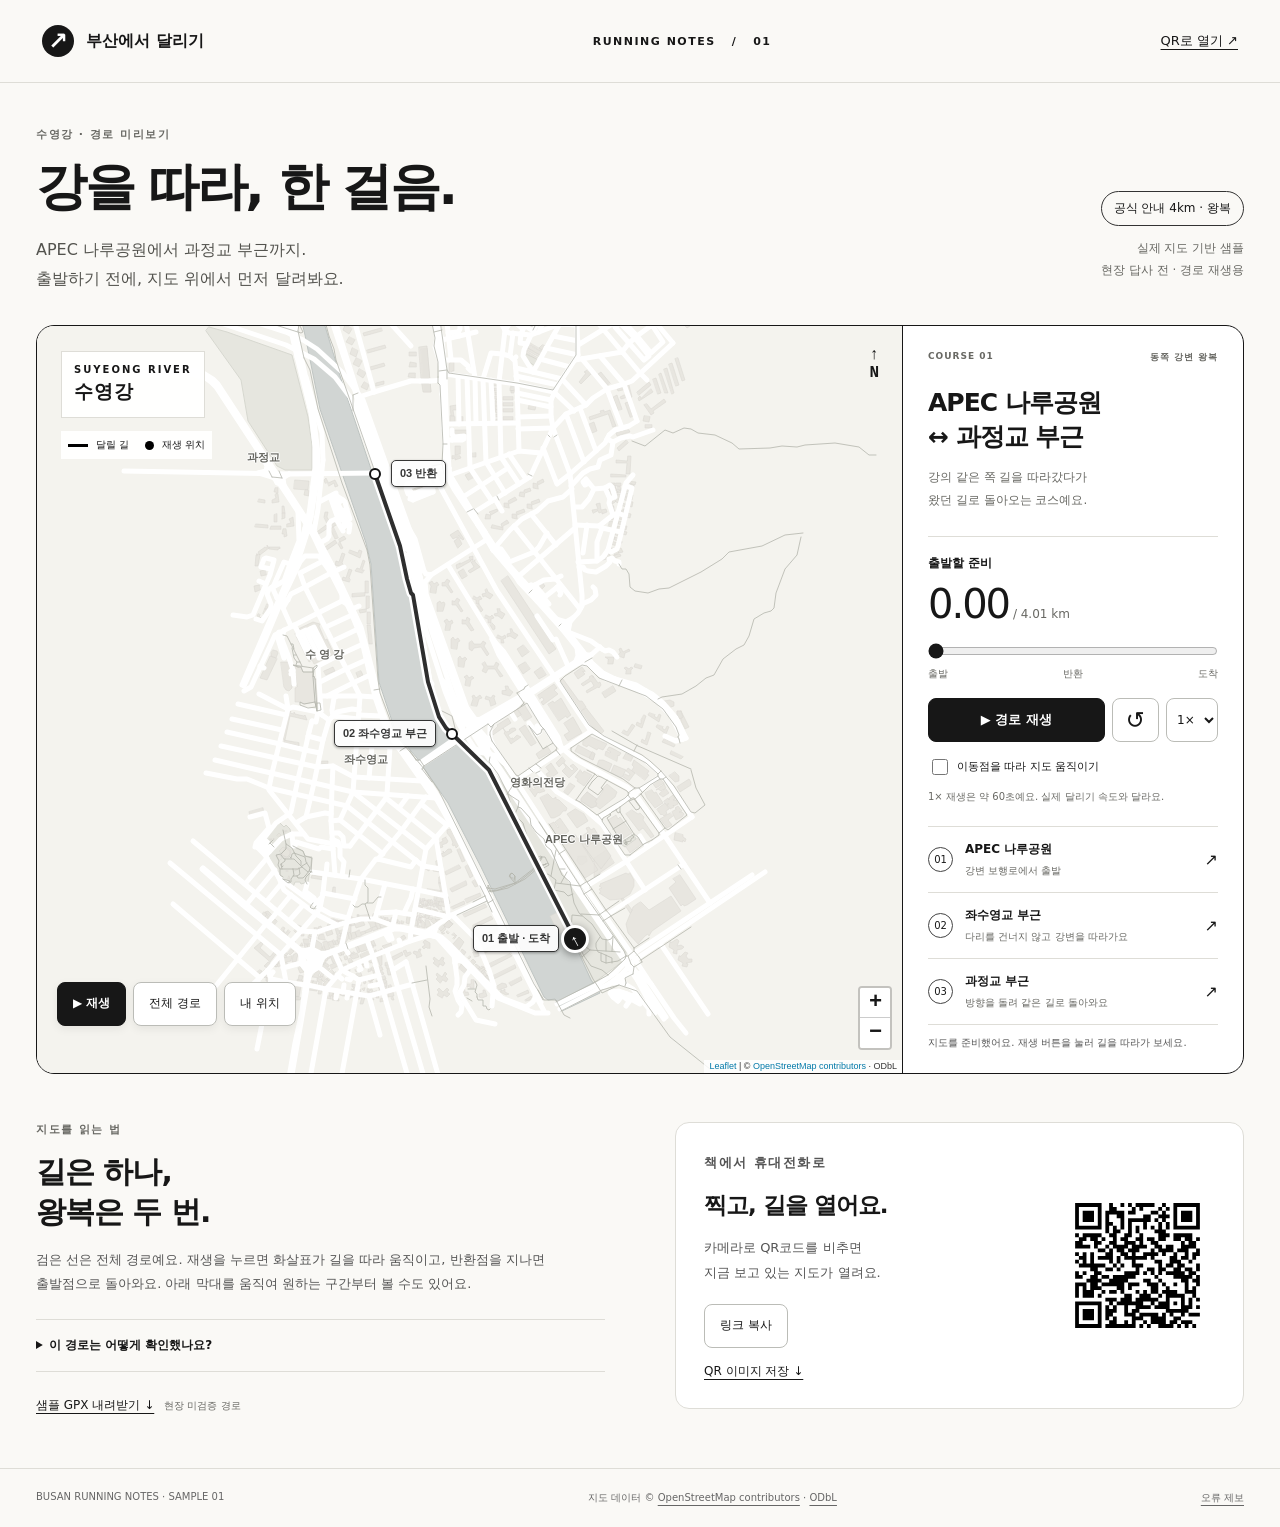
==== index.html @ c6bcf239 "Publish Suyeong River running route sample" ====
<!doctype html>
<html lang="ko"><head><meta charset="utf-8"><meta name="viewport" content="width=device-width,initial-scale=1"><meta name="theme-color" content="#faf9f6"><meta name="description" content="수영강 APEC 나루공원에서 과정교 부근까지. 실제 지도 위에서 미리 따라가 보는 부산 러닝 코스 샘플."><title>강을 따라, 한 걸음 · 부산 러닝 지도</title><link rel="stylesheet" href="vendor/leaflet.css"><link rel="stylesheet" href="style.css"><script defer src="vendor/leaflet.js"></script><script defer src="app.js"></script></head>
<body>
<header><a class="brand" href="./"><span class="brand-icon">↗</span> 부산에서 달리기</a><span class="edition">RUNNING NOTES &nbsp; / &nbsp; 01</span><a class="qr-link" href="#share">QR로 열기 ↗</a></header>
<main>
<section class="intro"><div><p class="eyebrow">수영강 · 경로 미리보기</p><h1>강을 따라,<br class="mobile-only"> 한 걸음.</h1><p class="lead">APEC 나루공원에서 과정교 부근까지.<br>출발하기 전에, 지도 위에서 먼저 달려봐요.</p></div><div class="intro-note"><span class="pill">공식 안내 4km · 왕복</span><p>실제 지도 기반 샘플<br>현장 답사 전 · 경로 재생용</p></div></section>
<div class="experience">
<section class="map-shell" aria-label="수영강 러닝 경로 지도"><div id="map"></div><div class="map-title">SUYEONG RIVER <span>수영강</span></div><span class="north" aria-hidden="true">↑<br>N</span><div class="map-tools"><button id="map-play" class="primary" disabled>▶ 재생</button><button id="fit" title="전체 경로 보기">전체 경로</button><button id="locate">내 위치</button></div><div class="map-legend"><span class="line"></span> 달릴 길 <span class="dot"></span> 재생 위치</div></section>
<aside class="journey"><div class="chapter"><span>COURSE 01</span><span>동쪽 강변 왕복</span></div><h2>APEC 나루공원 <br>↔ 과정교 부근</h2><p class="journey-desc">강의 같은 쪽 길을 따라갔다가 <br>왔던 길로 돌아오는 코스예요.</p>
<div class="progress-card"><div class="phase" id="phase">출발할 준비</div><div class="distance"><strong id="distance">0.00</strong><span> / <span id="total">4.01</span> km</span></div><label class="sr-only" for="progress">경로 재생 위치</label><input id="progress" type="range" min="0" max="1000" value="0"><div class="range-labels"><span>출발</span><span>반환</span><span>도착</span></div><div class="play-row"><button id="play" class="primary" disabled>지도 불러오는 중</button><button id="reset" aria-label="처음으로">↺</button><label class="speed-label"><span class="sr-only">재생 속도</span><select id="speed"><option value="1">1×</option><option value="2">2×</option><option value="4">4×</option></select></label></div><label class="follow"><input type="checkbox" id="follow"> 이동점을 따라 지도 움직이기</label><p class="small">1× 재생은 약 60초예요. 실제 달리기 속도와 달라요.</p></div>
<ol class="stops"><li><button data-stop="start"><span class="stop-number">01</span><span><b>APEC 나루공원</b><small>강변 보행로에서 출발</small></span><span>↗</span></button></li><li><button data-stop="bridge"><span class="stop-number">02</span><span><b>좌수영교 부근</b><small>다리를 건너지 않고 강변을 따라가요</small></span><span>↗</span></button></li><li><button data-stop="turn"><span class="stop-number">03</span><span><b>과정교 부근</b><small>방향을 돌려 같은 길로 돌아와요</small></span><span>↗</span></button></li></ol>
<p id="status" class="status" role="status" aria-live="polite">지도와 경로를 불러오고 있어요.</p></aside></div>
<section class="below"><div class="reading"><p class="eyebrow">지도를 읽는 법</p><h2>길은 하나,<br>왕복은 두 번.</h2><p>검은 선은 전체 경로예요. 재생을 누르면 화살표가 길을 따라 움직이고, 반환점을 지나면 출발점으로 돌아와요. 아래 막대를 움직여 원하는 구간부터 볼 수도 있어요.</p><details><summary>이 경로는 어떻게 확인했나요?</summary><p>달려라부산 A코스의 경유 순서를 참고하고, OpenStreetMap에 등록된 보행로와 보행 허용 구간의 좌표를 연결했어요. 공원 안 보행 금지로 표시된 자전거길은 사용하지 않았어요.</p><p>샘플의 출발점은 공원 강변 보행로예요. 공식 야외무대 집결점과 정확히 같지는 않아요. 공식 안내는 4km이며, 이 샘플의 좌표 계산 거리는 <span id="computed">약 4.01km</span>예요.</p><p>실측 GPS 기록이나 현장 답사로 검증한 경로는 아니에요. 현재 통행 여부와 세부 진입로는 현장 안내를 확인하세요. 자동 길찾기·음성 안내·경로 이탈 알림은 제공하지 않아요.</p><p>자료 확인: 2026.10.18<br><a href="https://runbusancrew.com/course.html" target="_blank" rel="noopener">달려라부산 공식 코스 ↗</a> · <a href="https://www.openstreetmap.org/way/667277398" target="_blank" rel="noopener">보행로 지도 원본 ↗</a></p></details><a class="download" href="suyeong-sample.gpx" download>샘플 GPX 내려받기 ↓</a><span class="small">현장 미검증 경로</span></div><div class="share" id="share"><div><p class="eyebrow">책에서 휴대전화로</p><h2>찍고, 길을 열어요.</h2><p>카메라로 QR코드를 비추면<br>지금 보고 있는 지도가 열려요.</p><button id="copy">링크 복사</button><a class="download" href="qr-code.png" download>QR 이미지 저장 ↓</a></div><a href="https://codingspecialist.github.io/busan-running-map/" aria-label="부산 러닝 지도 열기"><img src="qr-code.svg" width="180" height="180" alt="부산 러닝 지도 QR코드"></a></div></section>
</main><footer><span>BUSAN RUNNING NOTES · SAMPLE 01</span><span>지도 데이터 © <a href="https://www.openstreetmap.org/copyright">OpenStreetMap contributors</a> · <a href="https://opendatacommons.org/licenses/odbl/1-0/">ODbL</a></span><a href="https://github.com/codingspecialist/busan-running-map/issues">오류 제보</a></footer>
<noscript><p>경로 재생에는 JavaScript가 필요해요. 브라우저에서 JavaScript를 허용해 주세요.</p></noscript>
</body></html>
---- vendor/leaflet.css ----
/* required styles */

.leaflet-pane,
.leaflet-tile,
.leaflet-marker-icon,
.leaflet-marker-shadow,
.leaflet-tile-container,
.leaflet-pane > svg,
.leaflet-pane > canvas,
.leaflet-zoom-box,
.leaflet-image-layer,
.leaflet-layer {
	position: absolute;
	left: 0;
	top: 0;
	}
.leaflet-container {
	overflow: hidden;
	}
.leaflet-tile,
.leaflet-marker-icon,
.leaflet-marker-shadow {
	-webkit-user-select: none;
	   -moz-user-select: none;
	        user-select: none;
	  -webkit-user-drag: none;
	}
/* Prevents IE11 from highlighting tiles in blue */
.leaflet-tile::selection {
	background: transparent;
}
/* Safari renders non-retina tile on retina better with this, but Chrome is worse */
.leaflet-safari .leaflet-tile {
	image-rendering: -webkit-optimize-contrast;
	}
/* hack that prevents hw layers "stretching" when loading new tiles */
.leaflet-safari .leaflet-tile-container {
	width: 1600px;
	height: 1600px;
	-webkit-transform-origin: 0 0;
	}
.leaflet-marker-icon,
.leaflet-marker-shadow {
	display: block;
	}
/* .leaflet-container svg: reset svg max-width decleration shipped in Joomla! (joomla.org) 3.x */
/* .leaflet-container img: map is broken in FF if you have max-width: 100% on tiles */
.leaflet-container .leaflet-overlay-pane svg {
	max-width: none !important;
	max-height: none !important;
	}
.leaflet-container .leaflet-marker-pane img,
.leaflet-container .leaflet-shadow-pane img,
.leaflet-container .leaflet-tile-pane img,
.leaflet-container img.leaflet-image-layer,
.leaflet-container .leaflet-tile {
	max-width: none !important;
	max-height: none !important;
	width: auto;
	padding: 0;
	}

.leaflet-container img.leaflet-tile {
	/* See: https://bugs.chromium.org/p/chromium/issues/detail?id=600120 */
	mix-blend-mode: plus-lighter;
}

.leaflet-container.leaflet-touch-zoom {
	-ms-touch-action: pan-x pan-y;
	touch-action: pan-x pan-y;
	}
.leaflet-container.leaflet-touch-drag {
	-ms-touch-action: pinch-zoom;
	/* Fallback for FF which doesn't support pinch-zoom */
	touch-action: none;
	touch-action: pinch-zoom;
}
.leaflet-container.leaflet-touch-drag.leaflet-touch-zoom {
	-ms-touch-action: none;
	touch-action: none;
}
.leaflet-container {
	-webkit-tap-highlight-color: transparent;
}
.leaflet-container a {
	-webkit-tap-highlight-color: rgba(51, 181, 229, 0.4);
}
.leaflet-tile {
	filter: inherit;
	visibility: hidden;
	}
.leaflet-tile-loaded {
	visibility: inherit;
	}
.leaflet-zoom-box {
	width: 0;
	height: 0;
	-moz-box-sizing: border-box;
	     box-sizing: border-box;
	z-index: 800;
	}
/* workaround for https://bugzilla.mozilla.org/show_bug.cgi?id=888319 */
.leaflet-overlay-pane svg {
	-moz-user-select: none;
	}

.leaflet-pane         { z-index: 400; }

.leaflet-tile-pane    { z-index: 200; }
.leaflet-overlay-pane { z-index: 400; }
.leaflet-shadow-pane  { z-index: 500; }
.leaflet-marker-pane  { z-index: 600; }
.leaflet-tooltip-pane   { z-index: 650; }
.leaflet-popup-pane   { z-index: 700; }

.leaflet-map-pane canvas { z-index: 100; }
.leaflet-map-pane svg    { z-index: 200; }

.leaflet-vml-shape {
	width: 1px;
	height: 1px;
	}
.lvml {
	behavior: url(#default#VML);
	display: inline-block;
	position: absolute;
	}


/* control positioning */

.leaflet-control {
	position: relative;
	z-index: 800;
	pointer-events: visiblePainted; /* IE 9-10 doesn't have auto */
	pointer-events: auto;
	}
.leaflet-top,
.leaflet-bottom {
	position: absolute;
	z-index: 1000;
	pointer-events: none;
	}
.leaflet-top {
	top: 0;
	}
.leaflet-right {
	right: 0;
	}
.leaflet-bottom {
	bottom: 0;
	}
.leaflet-left {
	left: 0;
	}
.leaflet-control {
	float: left;
	clear: both;
	}
.leaflet-right .leaflet-control {
	float: right;
	}
.leaflet-top .leaflet-control {
	margin-top: 10px;
	}
.leaflet-bottom .leaflet-control {
	margin-bottom: 10px;
	}
.leaflet-left .leaflet-control {
	margin-left: 10px;
	}
.leaflet-right .leaflet-control {
	margin-right: 10px;
	}


/* zoom and fade animations */

.leaflet-fade-anim .leaflet-popup {
	opacity: 0;
	-webkit-transition: opacity 0.2s linear;
	   -moz-transition: opacity 0.2s linear;
	        transition: opacity 0.2s linear;
	}
.leaflet-fade-anim .leaflet-map-pane .leaflet-popup {
	opacity: 1;
	}
.leaflet-zoom-animated {
	-webkit-transform-origin: 0 0;
	    -ms-transform-origin: 0 0;
	        transform-origin: 0 0;
	}
svg.leaflet-zoom-animated {
	will-change: transform;
}

.leaflet-zoom-anim .leaflet-zoom-animated {
	-webkit-transition: -webkit-transform 0.25s cubic-bezier(0,0,0.25,1);
	   -moz-transition:    -moz-transform 0.25s cubic-bezier(0,0,0.25,1);
	        transition:         transform 0.25s cubic-bezier(0,0,0.25,1);
	}
.leaflet-zoom-anim .leaflet-tile,
.leaflet-pan-anim .leaflet-tile {
	-webkit-transition: none;
	   -moz-transition: none;
	        transition: none;
	}

.leaflet-zoom-anim .leaflet-zoom-hide {
	visibility: hidden;
	}


/* cursors */

.leaflet-interactive {
	cursor: pointer;
	}
.leaflet-grab {
	cursor: -webkit-grab;
	cursor:    -moz-grab;
	cursor:         grab;
	}
.leaflet-crosshair,
.leaflet-crosshair .leaflet-interactive {
	cursor: crosshair;
	}
.leaflet-popup-pane,
.leaflet-control {
	cursor: auto;
	}
.leaflet-dragging .leaflet-grab,
.leaflet-dragging .leaflet-grab .leaflet-interactive,
.leaflet-dragging .leaflet-marker-draggable {
	cursor: move;
	cursor: -webkit-grabbing;
	cursor:    -moz-grabbing;
	cursor:         grabbing;
	}

/* marker & overlays interactivity */
.leaflet-marker-icon,
.leaflet-marker-shadow,
.leaflet-image-layer,
.leaflet-pane > svg path,
.leaflet-tile-container {
	pointer-events: none;
	}

.leaflet-marker-icon.leaflet-interactive,
.leaflet-image-layer.leaflet-interactive,
.leaflet-pane > svg path.leaflet-interactive,
svg.leaflet-image-layer.leaflet-interactive path {
	pointer-events: visiblePainted; /* IE 9-10 doesn't have auto */
	pointer-events: auto;
	}

/* visual tweaks */

.leaflet-container {
	background: #ddd;
	outline-offset: 1px;
	}
.leaflet-container a {
	color: #0078A8;
	}
.leaflet-zoom-box {
	border: 2px dotted #38f;
	background: rgba(255,255,255,0.5);
	}


/* general typography */
.leaflet-container {
	font-family: "Helvetica Neue", Arial, Helvetica, sans-serif;
	font-size: 12px;
	font-size: 0.75rem;
	line-height: 1.5;
	}


/* general toolbar styles */

.leaflet-bar {
	box-shadow: 0 1px 5px rgba(0,0,0,0.65);
	border-radius: 4px;
	}
.leaflet-bar a {
	background-color: #fff;
	border-bottom: 1px solid #ccc;
	width: 26px;
	height: 26px;
	line-height: 26px;
	display: block;
	text-align: center;
	text-decoration: none;
	color: black;
	}
.leaflet-bar a,
.leaflet-control-layers-toggle {
	background-position: 50% 50%;
	background-repeat: no-repeat;
	display: block;
	}
.leaflet-bar a:hover,
.leaflet-bar a:focus {
	background-color: #f4f4f4;
	}
.leaflet-bar a:first-child {
	border-top-left-radius: 4px;
	border-top-right-radius: 4px;
	}
.leaflet-bar a:last-child {
	border-bottom-left-radius: 4px;
	border-bottom-right-radius: 4px;
	border-bottom: none;
	}
.leaflet-bar a.leaflet-disabled {
	cursor: default;
	background-color: #f4f4f4;
	color: #bbb;
	}

.leaflet-touch .leaflet-bar a {
	width: 30px;
	height: 30px;
	line-height: 30px;
	}
.leaflet-touch .leaflet-bar a:first-child {
	border-top-left-radius: 2px;
	border-top-right-radius: 2px;
	}
.leaflet-touch .leaflet-bar a:last-child {
	border-bottom-left-radius: 2px;
	border-bottom-right-radius: 2px;
	}

/* zoom control */

.leaflet-control-zoom-in,
.leaflet-control-zoom-out {
	font: bold 18px 'Lucida Console', Monaco, monospace;
	text-indent: 1px;
	}

.leaflet-touch .leaflet-control-zoom-in, .leaflet-touch .leaflet-control-zoom-out  {
	font-size: 22px;
	}


/* layers control */

.leaflet-control-layers {
	box-shadow: 0 1px 5px rgba(0,0,0,0.4);
	background: #fff;
	border-radius: 5px;
	}
.leaflet-control-layers-toggle {
	background-image: url(images/layers.png);
	width: 36px;
	height: 36px;
	}
.leaflet-retina .leaflet-control-layers-toggle {
	background-image: url(images/layers-2x.png);
	background-size: 26px 26px;
	}
.leaflet-touch .leaflet-control-layers-toggle {
	width: 44px;
	height: 44px;
	}
.leaflet-control-layers .leaflet-control-layers-list,
.leaflet-control-layers-expanded .leaflet-control-layers-toggle {
	display: none;
	}
.leaflet-control-layers-expanded .leaflet-control-layers-list {
	display: block;
	position: relative;
	}
.leaflet-control-layers-expanded {
	padding: 6px 10px 6px 6px;
	color: #333;
	background: #fff;
	}
.leaflet-control-layers-scrollbar {
	overflow-y: scroll;
	overflow-x: hidden;
	padding-right: 5px;
	}
.leaflet-control-layers-selector {
	margin-top: 2px;
	position: relative;
	top: 1px;
	}
.leaflet-control-layers label {
	display: block;
	font-size: 13px;
	font-size: 1.08333em;
	}
.leaflet-control-layers-separator {
	height: 0;
	border-top: 1px solid #ddd;
	margin: 5px -10px 5px -6px;
	}

/* Default icon URLs */
.leaflet-default-icon-path { /* used only in path-guessing heuristic, see L.Icon.Default */
	background-image: url(images/marker-icon.png);
	}


/* attribution and scale controls */

.leaflet-container .leaflet-control-attribution {
	background: #fff;
	background: rgba(255, 255, 255, 0.8);
	margin: 0;
	}
.leaflet-control-attribution,
.leaflet-control-scale-line {
	padding: 0 5px;
	color: #333;
	line-height: 1.4;
	}
.leaflet-control-attribution a {
	text-decoration: none;
	}
.leaflet-control-attribution a:hover,
.leaflet-control-attribution a:focus {
	text-decoration: underline;
	}
.leaflet-attribution-flag {
	display: inline !important;
	vertical-align: baseline !important;
	width: 1em;
	height: 0.6669em;
	}
.leaflet-left .leaflet-control-scale {
	margin-left: 5px;
	}
.leaflet-bottom .leaflet-control-scale {
	margin-bottom: 5px;
	}
.leaflet-control-scale-line {
	border: 2px solid #777;
	border-top: none;
	line-height: 1.1;
	padding: 2px 5px 1px;
	white-space: nowrap;
	-moz-box-sizing: border-box;
	     box-sizing: border-box;
	background: rgba(255, 255, 255, 0.8);
	text-shadow: 1px 1px #fff;
	}
.leaflet-control-scale-line:not(:first-child) {
	border-top: 2px solid #777;
	border-bottom: none;
	margin-top: -2px;
	}
.leaflet-control-scale-line:not(:first-child):not(:last-child) {
	border-bottom: 2px solid #777;
	}

.leaflet-touch .leaflet-control-attribution,
.leaflet-touch .leaflet-control-layers,
.leaflet-touch .leaflet-bar {
	box-shadow: none;
	}
.leaflet-touch .leaflet-control-layers,
.leaflet-touch .leaflet-bar {
	border: 2px solid rgba(0,0,0,0.2);
	background-clip: padding-box;
	}


/* popup */

.leaflet-popup {
	position: absolute;
	text-align: center;
	margin-bottom: 20px;
	}
.leaflet-popup-content-wrapper {
	padding: 1px;
	text-align: left;
	border-radius: 12px;
	}
.leaflet-popup-content {
	margin: 13px 24px 13px 20px;
	line-height: 1.3;
	font-size: 13px;
	font-size: 1.08333em;
	min-height: 1px;
	}
.leaflet-popup-content p {
	margin: 17px 0;
	margin: 1.3em 0;
	}
.leaflet-popup-tip-container {
	width: 40px;
	height: 20px;
	position: absolute;
	left: 50%;
	margin-top: -1px;
	margin-left: -20px;
	overflow: hidden;
	pointer-events: none;
	}
.leaflet-popup-tip {
	width: 17px;
	height: 17px;
	padding: 1px;

	margin: -10px auto 0;
	pointer-events: auto;

	-webkit-transform: rotate(45deg);
	   -moz-transform: rotate(45deg);
	    -ms-transform: rotate(45deg);
	        transform: rotate(45deg);
	}
.leaflet-popup-content-wrapper,
.leaflet-popup-tip {
	background: white;
	color: #333;
	box-shadow: 0 3px 14px rgba(0,0,0,0.4);
	}
.leaflet-container a.leaflet-popup-close-button {
	position: absolute;
	top: 0;
	right: 0;
	border: none;
	text-align: center;
	width: 24px;
	height: 24px;
	font: 16px/24px Tahoma, Verdana, sans-serif;
	color: #757575;
	text-decoration: none;
	background: transparent;
	}
.leaflet-container a.leaflet-popup-close-button:hover,
.leaflet-container a.leaflet-popup-close-button:focus {
	color: #585858;
	}
.leaflet-popup-scrolled {
	overflow: auto;
	}

.leaflet-oldie .leaflet-popup-content-wrapper {
	-ms-zoom: 1;
	}
.leaflet-oldie .leaflet-popup-tip {
	width: 24px;
	margin: 0 auto;

	-ms-filter: "progid:DXImageTransform.Microsoft.Matrix(M11=0.70710678, M12=0.70710678, M21=-0.70710678, M22=0.70710678)";
	filter: progid:DXImageTransform.Microsoft.Matrix(M11=0.70710678, M12=0.70710678, M21=-0.70710678, M22=0.70710678);
	}

.leaflet-oldie .leaflet-control-zoom,
.leaflet-oldie .leaflet-control-layers,
.leaflet-oldie .leaflet-popup-content-wrapper,
.leaflet-oldie .leaflet-popup-tip {
	border: 1px solid #999;
	}


/* div icon */

.leaflet-div-icon {
	background: #fff;
	border: 1px solid #666;
	}


/* Tooltip */
/* Base styles for the element that has a tooltip */
.leaflet-tooltip {
	position: absolute;
	padding: 6px;
	background-color: #fff;
	border: 1px solid #fff;
	border-radius: 3px;
	color: #222;
	white-space: nowrap;
	-webkit-user-select: none;
	-moz-user-select: none;
	-ms-user-select: none;
	user-select: none;
	pointer-events: none;
	box-shadow: 0 1px 3px rgba(0,0,0,0.4);
	}
.leaflet-tooltip.leaflet-interactive {
	cursor: pointer;
	pointer-events: auto;
	}
.leaflet-tooltip-top:before,
.leaflet-tooltip-bottom:before,
.leaflet-tooltip-left:before,
.leaflet-tooltip-right:before {
	position: absolute;
	pointer-events: none;
	border: 6px solid transparent;
	background: transparent;
	content: "";
	}

/* Directions */

.leaflet-tooltip-bottom {
	margin-top: 6px;
}
.leaflet-tooltip-top {
	margin-top: -6px;
}
.leaflet-tooltip-bottom:before,
.leaflet-tooltip-top:before {
	left: 50%;
	margin-left: -6px;
	}
.leaflet-tooltip-top:before {
	bottom: 0;
	margin-bottom: -12px;
	border-top-color: #fff;
	}
.leaflet-tooltip-bottom:before {
	top: 0;
	margin-top: -12px;
	margin-left: -6px;
	border-bottom-color: #fff;
	}
.leaflet-tooltip-left {
	margin-left: -6px;
}
.leaflet-tooltip-right {
	margin-left: 6px;
}
.leaflet-tooltip-left:before,
.leaflet-tooltip-right:before {
	top: 50%;
	margin-top: -6px;
	}
.leaflet-tooltip-left:before {
	right: 0;
	margin-right: -12px;
	border-left-color: #fff;
	}
.leaflet-tooltip-right:before {
	left: 0;
	margin-left: -12px;
	border-right-color: #fff;
	}

/* Printing */

@media print {
	/* Prevent printers from removing background-images of controls. */
	.leaflet-control {
		-webkit-print-color-adjust: exact;
		print-color-adjust: exact;
		}
	}
---- style.css ----
*{box-sizing:border-box} :root{--ink:#171717;--paper:#faf9f6;--muted:#686863;--line:#deddd7}body{margin:0;background:var(--paper);color:var(--ink);font-family:"Pretendard","Malgun Gothic",system-ui,sans-serif;word-break:keep-all}button,a,input,select{-webkit-tap-highlight-color:transparent}button,select{font:inherit;color:inherit}button{cursor:pointer;background:white;border:1px solid #bbbcb7;border-radius:8px;min-height:44px;padding:10px 15px}button:hover{background:#eeede8}button:disabled{opacity:.6;cursor:wait}button:focus-visible,a:focus-visible,input:focus-visible,summary:focus-visible{outline:3px solid #555;outline-offset:4px}a{color:inherit;text-underline-offset:4px}header{max-width:1480px;margin:auto;display:flex;align-items:center;justify-content:space-between;padding:25px 42px;border-bottom:1px solid var(--line)}.brand{display:flex;align-items:center;gap:12px;text-decoration:none;font-weight:800}.brand-icon{display:grid;place-items:center;width:32px;height:32px;background:var(--ink);color:white;border-radius:50%;font-size:24px}.edition,.eyebrow,.chapter{font-size:11px;letter-spacing:1.5px;font-weight:700}.qr-link{font-size:13px}.intro{display:flex;align-items:flex-end;justify-content:space-between;padding:44px 0 32px}.eyebrow{color:var(--muted);margin:0 0 15px}h1{font-size:clamp(36px,4vw,56px);letter-spacing:-2.5px;line-height:1.15;margin:0 0 20px;font-weight:900}h2{font-size:26px;line-height:1.35;letter-spacing:-1px;margin:15px 0}.lead{font-size:16px;line-height:1.8;margin:0;color:#53534e}.intro-note{text-align:right;font-size:12px;line-height:1.8;color:var(--muted)}.pill{display:inline-block;border:1px solid #333;border-radius:30px;padding:6px 12px;color:var(--ink)}main{max-width:1396px;margin:auto;padding:0 36px}.experience{display:grid;grid-template-columns:minmax(0,1fr) 340px;border:1.5px solid var(--ink);border-radius:18px;overflow:hidden;background:white}.map-shell{min-height:700px;position:relative;border-right:1px solid var(--ink)}#map{height:100%;width:100%;position:absolute;background:#f4f3ee;z-index:0}.map-title{position:absolute;top:25px;left:24px;font-size:10px;letter-spacing:2px;font-weight:700;z-index:500;pointer-events:none;background:#fffffff0;padding:12px;border:1px solid #deddd7}.map-title span{display:block;font-size:19px;letter-spacing:1px;margin-top:4px}.north{position:absolute;right:23px;top:20px;font:700 16px monospace;text-align:center;z-index:500}.map-tools{position:absolute;left:20px;bottom:47px;display:flex;gap:7px;z-index:500}.map-tools button{box-shadow:0 3px 10px #0001;font-size:12px}.map-legend{position:absolute;left:24px;top:105px;z-index:500;display:flex;align-items:center;gap:8px;font-size:10px;background:#fffffff0;padding:7px}.line{width:20px;height:3px;background:black}.dot{height:9px;width:9px;background:black;border-radius:50%;margin-left:8px}.journey{padding:25px 25px 18px}.chapter{display:flex;justify-content:space-between;font-size:9px;letter-spacing:1px;color:var(--muted)}.journey h2{font-size:25px;margin:22px 0 10px}.journey-desc{font-size:12px;color:var(--muted);line-height:1.9;margin-bottom:24px}.progress-card{border-top:1px solid var(--line);padding-top:18px}.phase{font-size:12px;font-weight:700}.distance{margin-top:9px;font-size:12px;color:var(--muted)}.distance strong{font-size:40px;letter-spacing:-2px;font-variant-numeric:tabular-nums;color:var(--ink);font-weight:500}input[type=range]{width:100%;accent-color:var(--ink);margin:12px 0 0;height:24px;cursor:pointer}.range-labels{display:flex;justify-content:space-between;color:var(--muted);font-size:10px}.play-row{display:flex;gap:7px;margin-top:17px}.primary{flex:1;background:var(--ink);color:white;border-color:var(--ink);font-size:13px;font-weight:700}.primary:hover{background:#393939}#reset{font-size:23px;padding:3px 13px}.speed-label select{height:44px;border:1px solid #bbbcb7;border-radius:8px;background:white;padding:0 6px;font-size:12px}.follow{display:flex;gap:6px;align-items:center;font-size:11px;margin-top:14px;cursor:pointer}.follow input{accent-color:black;width:16px;height:16px}.small{font-size:10px;color:var(--muted);line-height:1.7}.stops{padding:0;list-style:none;margin:21px 0 0;border-top:1px solid var(--line)}.stops li{border-bottom:1px solid var(--line)}.stops button{display:flex;align-items:center;width:100%;border:0;border-radius:0;padding:14px 0;text-align:left;gap:12px}.stop-number{font-size:10px;border:1px solid #444;border-radius:50%;height:25px;min-width:25px;display:grid;place-items:center}.stops b{font-size:12px;display:block}.stops small{font-size:10px;color:var(--muted);display:block;margin-top:6px}.stops button>span:last-child{margin-left:auto}.status{font-size:10px;line-height:1.6;color:#555;min-height:20px;margin-bottom:0}.below{display:grid;grid-template-columns:1fr 1fr;gap:70px;padding:48px 0 54px}.reading>p:not(.eyebrow),.share p{font-size:13px;line-height:1.9;color:#555}.reading h2{font-size:30px}.reading details{margin:22px 0;font-size:12px;line-height:1.9;border-top:1px solid var(--line);border-bottom:1px solid var(--line);padding:14px 0}.reading summary{font-weight:700;cursor:pointer}.download{font-size:12px;display:inline-block;margin-right:10px}.share{align-self:start;display:flex;align-items:center;gap:22px;justify-content:space-between;padding:28px;border:1px solid var(--line);border-radius:14px;background:white}.share h2{font-size:23px}.share img{width:155px;height:155px;max-width:100%;display:block}.share button{display:block;margin:18px 0 12px;font-size:12px}.share>a{flex-shrink:0}footer{border-top:1px solid var(--line);padding:22px 36px;display:flex;flex-wrap:wrap;gap:15px;justify-content:space-between;font-size:10px;color:#666}.sr-only{position:absolute;width:1px;height:1px;overflow:hidden;clip:rect(0,0,0,0);white-space:nowrap}.mobile-only{display:none}.leaflet-control-attribution{font-size:9px!important;background:#fffc!important}.leaflet-control-zoom a{color:#171717!important}.place-label{background:transparent;border:0;box-shadow:none;font:600 11px "Malgun Gothic",sans-serif;color:#65655f;text-shadow:0 1px white,1px 0 white,-1px 0 white,0 -1px white;white-space:nowrap}.point-label{background:white;border:1px solid #222;padding:5px 8px;border-radius:5px;font:700 11px "Malgun Gothic",sans-serif}.runner{width:28px;height:28px;border:3px solid white;background:#171717;border-radius:50%;box-shadow:0 2px 8px #0006;color:white;display:grid;place-items:center;font-size:17px}.leaflet-tooltip:before{display:none}.leaflet-interactive{cursor:grab}.leaflet-popup-content{font-family:"Malgun Gothic",sans-serif;line-height:1.7}.location-dot{background:white;border:4px solid #111;border-radius:50%;height:20px;width:20px;box-shadow:0 0 0 5px #0002}
@media(min-width:1500px){.map-shell{min-height:745px}}
@media(max-width:900px){header{padding:18px 24px}.edition{display:none}main{padding:0 22px}.intro{padding-top:30px}.experience{grid-template-columns:minmax(0,1fr) 300px}.journey{padding:22px 18px}.below{gap:28px}.share{flex-direction:column;align-items:flex-start}.map-title{left:14px;top:16px}.map-legend{left:14px;top:96px}}
@media(max-width:650px){header{padding:16px 20px}.brand{font-size:13px}.qr-link{font-size:11px}main{padding:0 16px}.intro{padding:27px 3px 23px;align-items:center;gap:10px}h1{font-size:38px;letter-spacing:-2px;margin-bottom:13px}.mobile-only{display:block}.eyebrow{font-size:10px;margin-bottom:12px}.lead{font-size:12px;line-height:1.8}.intro-note{max-width:120px;font-size:10px}.pill{font-size:9px;padding:5px 8px}.experience{display:flex;flex-direction:column;border-radius:13px}.map-shell{height:440px;min-height:0;border-right:0;border-bottom:1px solid #171717}.map-title{padding:9px;font-size:8px}.map-title span{font-size:15px}.map-legend{top:85px;font-size:9px}.journey{padding:22px}.journey h2{font-size:23px;margin:15px 0}.journey h2 br{display:none}.journey-desc{margin:10px 0 18px}.journey-desc br{display:none}.distance strong{font-size:37px}.progress-card{padding-top:16px}.play-row{margin-top:12px}.follow,.small{font-size:11px}.stops b{font-size:13px}.stops small{font-size:11px}.status{font-size:11px}.below{grid-template-columns:1fr;padding-top:32px;gap:30px}.share{flex-direction:row;padding:22px 16px;gap:10px;align-items:center}.share h2{font-size:20px}.share img{width:115px;height:115px}.share p{font-size:11px}.share .eyebrow{font-size:9px}footer{padding:20px;font-size:9px}.north{right:16px}.map-tools{left:12px;bottom:38px}.map-tools button{font-size:11px}.leaflet-control-attribution{max-width:260px;line-height:1.4}}
@media(prefers-reduced-motion:reduce){*{scroll-behavior:auto!important}}
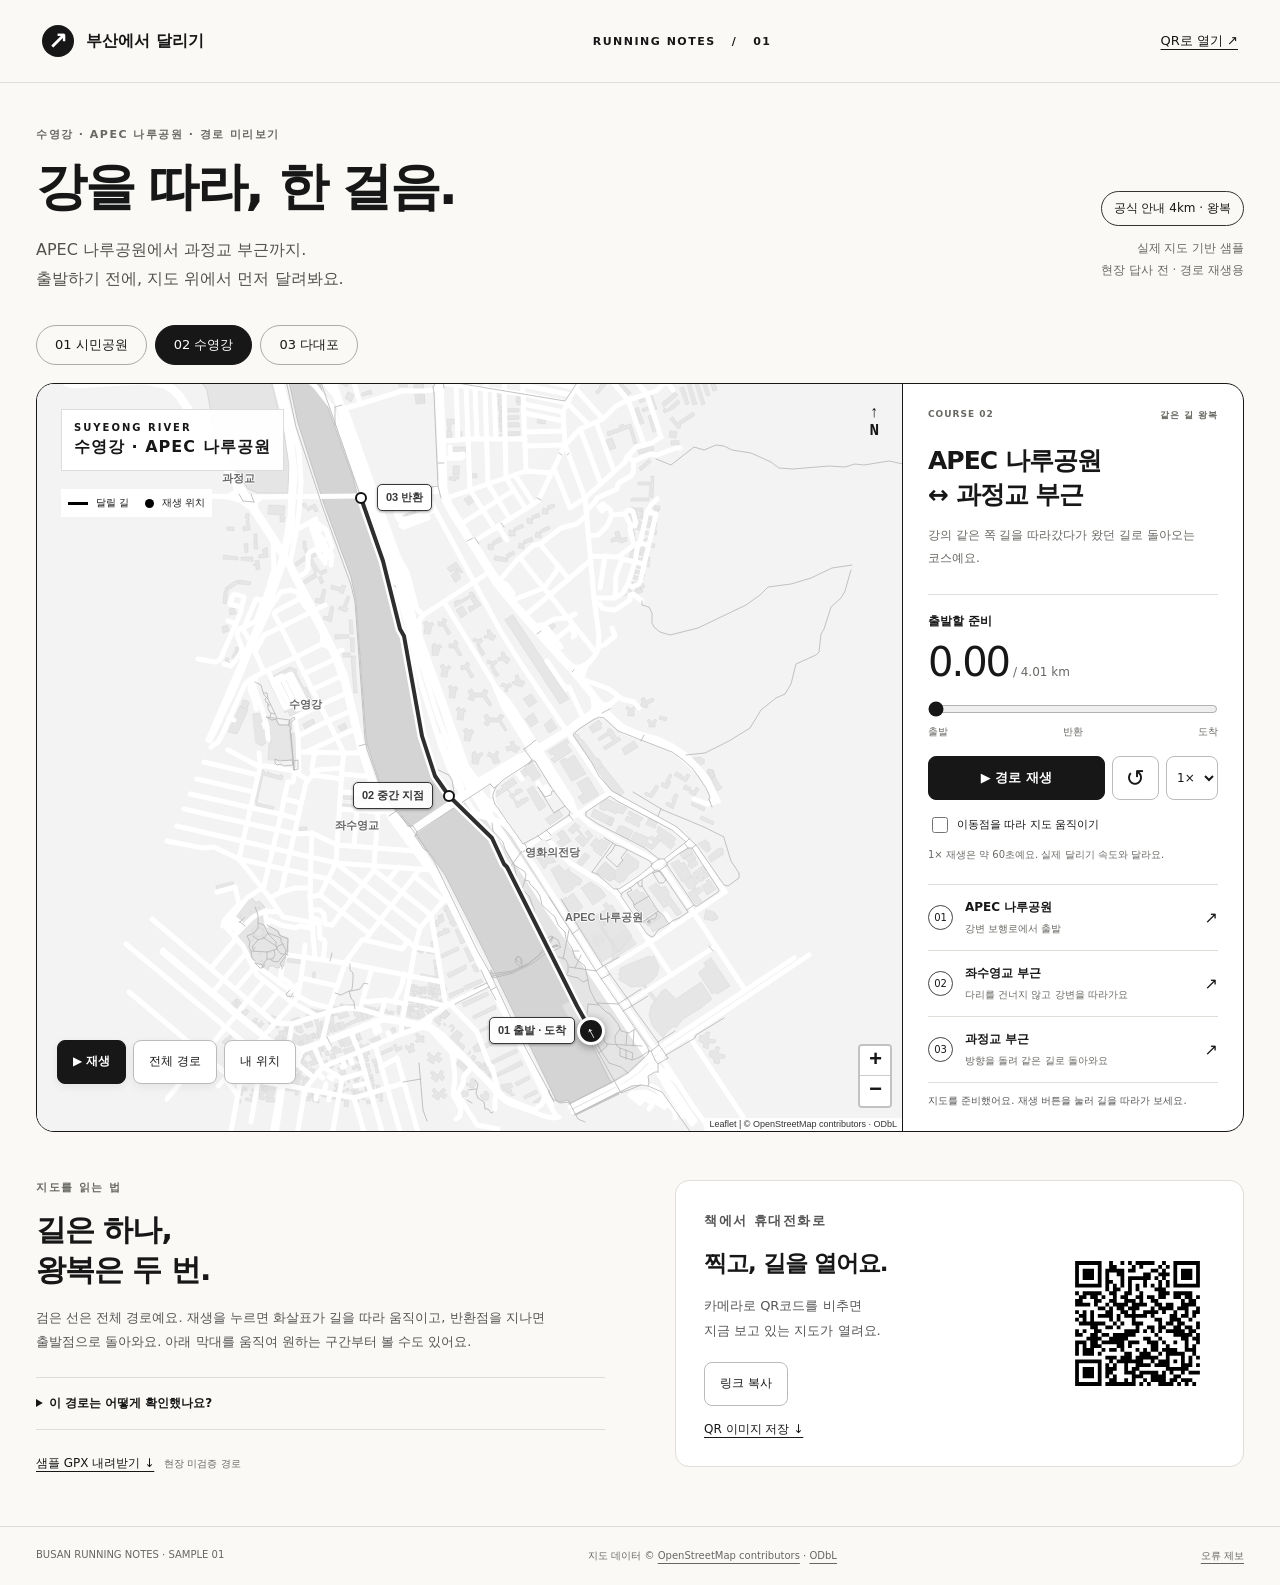
==== commit 8a43a6a2: "Add Citizens Park and Dadaepo course maps with individual QR links" ====
--- a/index.html
+++ b/index.html
@@ -1,17 +1,17 @@
-<!doctype html>
-<html lang="ko"><head><meta charset="utf-8"><meta name="viewport" content="width=device-width,initial-scale=1"><meta name="theme-color" content="#faf9f6"><meta name="description" content="수영강 APEC 나루공원에서 과정교 부근까지. 실제 지도 위에서 미리 따라가 보는 부산 러닝 코스 샘플."><title>강을 따라, 한 걸음 · 부산 러닝 지도</title><link rel="stylesheet" href="vendor/leaflet.css"><link rel="stylesheet" href="style.css"><script defer src="vendor/leaflet.js"></script><script defer src="app.js"></script></head>
+<!DOCTYPE html>
+
+<html lang="ko"><head><meta charset="utf-8"/><meta content="width=device-width,initial-scale=1" name="viewport"/><meta content="#faf9f6" name="theme-color"/><meta content="수영강 APEC 나루공원에서 과정교 부근까지. 실제 지도 위에서 미리 따라가 보는 부산 러닝 코스 샘플." name="description"/><title>수영강 · APEC 나루공원 · 부산 러닝 지도</title><link href="vendor/leaflet.css" rel="stylesheet"/><link href="style.css" rel="stylesheet"/><script defer="" src="vendor/leaflet.js"></script><script defer="" src="app.js"></script></head>
 <body>
-<header><a class="brand" href="./"><span class="brand-icon">↗</span> 부산에서 달리기</a><span class="edition">RUNNING NOTES &nbsp; / &nbsp; 01</span><a class="qr-link" href="#share">QR로 열기 ↗</a></header>
+<header><a class="brand" href="./"><span class="brand-icon">↗</span> 부산에서 달리기</a><span class="edition">RUNNING NOTES   /   01</span><a class="qr-link" href="#share">QR로 열기 ↗</a></header>
 <main>
-<section class="intro"><div><p class="eyebrow">수영강 · 경로 미리보기</p><h1>강을 따라,<br class="mobile-only"> 한 걸음.</h1><p class="lead">APEC 나루공원에서 과정교 부근까지.<br>출발하기 전에, 지도 위에서 먼저 달려봐요.</p></div><div class="intro-note"><span class="pill">공식 안내 4km · 왕복</span><p>실제 지도 기반 샘플<br>현장 답사 전 · 경로 재생용</p></div></section>
+<section class="intro"><div><p class="eyebrow">수영강 · APEC 나루공원 · 경로 미리보기</p><h1>강을 따라, 한 걸음.</h1><p class="lead">APEC 나루공원에서 과정교 부근까지.<br/>출발하기 전에, 지도 위에서 먼저 달려봐요.</p></div><div class="intro-note"><span class="pill">공식 안내 4km · 왕복</span><p>실제 지도 기반 샘플<br/>현장 답사 전 · 경로 재생용</p></div></section><nav aria-label="코스 선택" class="course-nav"><a href="https://codingspecialist.github.io/busan-running-map/park/">01 시민공원</a><a aria-current="page" href="https://codingspecialist.github.io/busan-running-map/">02 수영강</a><a href="https://codingspecialist.github.io/busan-running-map/sea/">03 다대포</a></nav>
 <div class="experience">
-<section class="map-shell" aria-label="수영강 러닝 경로 지도"><div id="map"></div><div class="map-title">SUYEONG RIVER <span>수영강</span></div><span class="north" aria-hidden="true">↑<br>N</span><div class="map-tools"><button id="map-play" class="primary" disabled>▶ 재생</button><button id="fit" title="전체 경로 보기">전체 경로</button><button id="locate">내 위치</button></div><div class="map-legend"><span class="line"></span> 달릴 길 <span class="dot"></span> 재생 위치</div></section>
-<aside class="journey"><div class="chapter"><span>COURSE 01</span><span>동쪽 강변 왕복</span></div><h2>APEC 나루공원 <br>↔ 과정교 부근</h2><p class="journey-desc">강의 같은 쪽 길을 따라갔다가 <br>왔던 길로 돌아오는 코스예요.</p>
-<div class="progress-card"><div class="phase" id="phase">출발할 준비</div><div class="distance"><strong id="distance">0.00</strong><span> / <span id="total">4.01</span> km</span></div><label class="sr-only" for="progress">경로 재생 위치</label><input id="progress" type="range" min="0" max="1000" value="0"><div class="range-labels"><span>출발</span><span>반환</span><span>도착</span></div><div class="play-row"><button id="play" class="primary" disabled>지도 불러오는 중</button><button id="reset" aria-label="처음으로">↺</button><label class="speed-label"><span class="sr-only">재생 속도</span><select id="speed"><option value="1">1×</option><option value="2">2×</option><option value="4">4×</option></select></label></div><label class="follow"><input type="checkbox" id="follow"> 이동점을 따라 지도 움직이기</label><p class="small">1× 재생은 약 60초예요. 실제 달리기 속도와 달라요.</p></div>
+<section aria-label="수영강 러닝 경로 지도" class="map-shell"><div id="map"></div><div class="map-title">SUYEONG RIVER<span>수영강 · APEC 나루공원</span></div><span aria-hidden="true" class="north">↑<br/>N</span><div class="map-tools"><button class="primary" disabled="" id="map-play">▶ 재생</button><button id="fit" title="전체 경로 보기">전체 경로</button><button id="locate">내 위치</button></div><div class="map-legend"><span class="line"></span> 달릴 길 <span class="dot"></span> 재생 위치</div></section>
+<aside class="journey"><div class="chapter"><span>COURSE 02</span><span>같은 길 왕복</span></div><h2>APEC 나루공원<br/>↔ 과정교 부근</h2><p class="journey-desc">강의 같은 쪽 길을 따라갔다가 왔던 길로 돌아오는 코스예요.</p>
+<div class="progress-card"><div class="phase" id="phase">출발할 준비</div><div class="distance"><strong id="distance">0.00</strong><span> / <span id="total">4.01</span> km</span></div><label class="sr-only" for="progress">경로 재생 위치</label><input id="progress" max="1000" min="0" type="range" value="0"/><div class="range-labels"><span>출발</span><span>반환</span><span>도착</span></div><div class="play-row"><button class="primary" disabled="" id="play">지도 불러오는 중</button><button aria-label="처음으로" id="reset">↺</button><label class="speed-label"><span class="sr-only">재생 속도</span><select id="speed"><option value="1">1×</option><option value="2">2×</option><option value="4">4×</option></select></label></div><label class="follow"><input id="follow" type="checkbox"/> 이동점을 따라 지도 움직이기</label><p class="small">1× 재생은 약 60초예요. 실제 달리기 속도와 달라요.</p></div>
 <ol class="stops"><li><button data-stop="start"><span class="stop-number">01</span><span><b>APEC 나루공원</b><small>강변 보행로에서 출발</small></span><span>↗</span></button></li><li><button data-stop="bridge"><span class="stop-number">02</span><span><b>좌수영교 부근</b><small>다리를 건너지 않고 강변을 따라가요</small></span><span>↗</span></button></li><li><button data-stop="turn"><span class="stop-number">03</span><span><b>과정교 부근</b><small>방향을 돌려 같은 길로 돌아와요</small></span><span>↗</span></button></li></ol>
-<p id="status" class="status" role="status" aria-live="polite">지도와 경로를 불러오고 있어요.</p></aside></div>
-<section class="below"><div class="reading"><p class="eyebrow">지도를 읽는 법</p><h2>길은 하나,<br>왕복은 두 번.</h2><p>검은 선은 전체 경로예요. 재생을 누르면 화살표가 길을 따라 움직이고, 반환점을 지나면 출발점으로 돌아와요. 아래 막대를 움직여 원하는 구간부터 볼 수도 있어요.</p><details><summary>이 경로는 어떻게 확인했나요?</summary><p>달려라부산 A코스의 경유 순서를 참고하고, OpenStreetMap에 등록된 보행로와 보행 허용 구간의 좌표를 연결했어요. 공원 안 보행 금지로 표시된 자전거길은 사용하지 않았어요.</p><p>샘플의 출발점은 공원 강변 보행로예요. 공식 야외무대 집결점과 정확히 같지는 않아요. 공식 안내는 4km이며, 이 샘플의 좌표 계산 거리는 <span id="computed">약 4.01km</span>예요.</p><p>실측 GPS 기록이나 현장 답사로 검증한 경로는 아니에요. 현재 통행 여부와 세부 진입로는 현장 안내를 확인하세요. 자동 길찾기·음성 안내·경로 이탈 알림은 제공하지 않아요.</p><p>자료 확인: 2026.10.18<br><a href="https://runbusancrew.com/course.html" target="_blank" rel="noopener">달려라부산 공식 코스 ↗</a> · <a href="https://www.openstreetmap.org/way/667277398" target="_blank" rel="noopener">보행로 지도 원본 ↗</a></p></details><a class="download" href="suyeong-sample.gpx" download>샘플 GPX 내려받기 ↓</a><span class="small">현장 미검증 경로</span></div><div class="share" id="share"><div><p class="eyebrow">책에서 휴대전화로</p><h2>찍고, 길을 열어요.</h2><p>카메라로 QR코드를 비추면<br>지금 보고 있는 지도가 열려요.</p><button id="copy">링크 복사</button><a class="download" href="qr-code.png" download>QR 이미지 저장 ↓</a></div><a href="https://codingspecialist.github.io/busan-running-map/" aria-label="부산 러닝 지도 열기"><img src="qr-code.svg" width="180" height="180" alt="부산 러닝 지도 QR코드"></a></div></section>
+<p aria-live="polite" class="status" id="status" role="status">지도와 경로를 불러오고 있어요.</p></aside></div>
+<section class="below"><div class="reading"><p class="eyebrow">지도를 읽는 법</p><h2>길은 하나,<br/>왕복은 두 번.</h2><p>검은 선은 전체 경로예요. 재생을 누르면 화살표가 길을 따라 움직이고, 반환점을 지나면 출발점으로 돌아와요. 아래 막대를 움직여 원하는 구간부터 볼 수도 있어요.</p><details><summary>이 경로는 어떻게 확인했나요?</summary><p>공식 코스의 경유 순서를 참고해 OSM 보행 가능 길에 맞춘 샘플이에요. 출발점은 공원 강변 보행로이며 야외무대 집결점과 정확히 같지 않아요. 공식 안내는 왕복 4km예요.</p><p>좌표 계산 거리: <span id="computed">약 4.01km</span>. 실측 GPS 기록과 현장 답사로 검증한 경로는 아니에요. 현재 통행 여부는 현장 안내를 확인하세요.</p><p>자동 길찾기·음성 안내·경로 이탈 알림은 제공하지 않아요.</p><p>자료 확인: 2026.10.18 · <a href="https://runbusancrew.com/course.html">달려라부산 공식 코스</a></p></details><a class="download" download="" href="route.gpx">샘플 GPX 내려받기 ↓</a><span class="small">현장 미검증 경로</span></div><div class="share" id="share"><div><p class="eyebrow">책에서 휴대전화로</p><h2>찍고, 길을 열어요.</h2><p>카메라로 QR코드를 비추면<br/>지금 보고 있는 지도가 열려요.</p><button id="copy">링크 복사</button><a class="download" download="" href="qr-code.png">QR 이미지 저장 ↓</a></div><a aria-label="부산 러닝 지도 열기" href="https://codingspecialist.github.io/busan-running-map/"><img alt="수영강 · APEC 나루공원 지도 QR코드" height="180" src="qr-code.svg" width="180"/></a></div></section>
 </main><footer><span>BUSAN RUNNING NOTES · SAMPLE 01</span><span>지도 데이터 © <a href="https://www.openstreetmap.org/copyright">OpenStreetMap contributors</a> · <a href="https://opendatacommons.org/licenses/odbl/1-0/">ODbL</a></span><a href="https://github.com/codingspecialist/busan-running-map/issues">오류 제보</a></footer>
 <noscript><p>경로 재생에는 JavaScript가 필요해요. 브라우저에서 JavaScript를 허용해 주세요.</p></noscript>
 </body></html>
-
--- a/style.css
+++ b/style.css
@@ -3,3 +3,7 @@
 @media(max-width:900px){header{padding:18px 24px}.edition{display:none}main{padding:0 22px}.intro{padding-top:30px}.experience{grid-template-columns:minmax(0,1fr) 300px}.journey{padding:22px 18px}.below{gap:28px}.share{flex-direction:column;align-items:flex-start}.map-title{left:14px;top:16px}.map-legend{left:14px;top:96px}}
 @media(max-width:650px){header{padding:16px 20px}.brand{font-size:13px}.qr-link{font-size:11px}main{padding:0 16px}.intro{padding:27px 3px 23px;align-items:center;gap:10px}h1{font-size:38px;letter-spacing:-2px;margin-bottom:13px}.mobile-only{display:block}.eyebrow{font-size:10px;margin-bottom:12px}.lead{font-size:12px;line-height:1.8}.intro-note{max-width:120px;font-size:10px}.pill{font-size:9px;padding:5px 8px}.experience{display:flex;flex-direction:column;border-radius:13px}.map-shell{height:440px;min-height:0;border-right:0;border-bottom:1px solid #171717}.map-title{padding:9px;font-size:8px}.map-title span{font-size:15px}.map-legend{top:85px;font-size:9px}.journey{padding:22px}.journey h2{font-size:23px;margin:15px 0}.journey h2 br{display:none}.journey-desc{margin:10px 0 18px}.journey-desc br{display:none}.distance strong{font-size:37px}.progress-card{padding-top:16px}.play-row{margin-top:12px}.follow,.small{font-size:11px}.stops b{font-size:13px}.stops small{font-size:11px}.status{font-size:11px}.below{grid-template-columns:1fr;padding-top:32px;gap:30px}.share{flex-direction:row;padding:22px 16px;gap:10px;align-items:center}.share h2{font-size:20px}.share img{width:115px;height:115px}.share p{font-size:11px}.share .eyebrow{font-size:9px}footer{padding:20px;font-size:9px}.north{right:16px}.map-tools{left:12px;bottom:38px}.map-tools button{font-size:11px}.leaflet-control-attribution{max-width:260px;line-height:1.4}}
 @media(prefers-reduced-motion:reduce){*{scroll-behavior:auto!important}}
+
+.course-nav{display:flex;gap:8px;margin:0 0 18px;flex-wrap:wrap}.course-nav a{font-size:13px;text-decoration:none;padding:10px 18px;border:1px solid #aaa;border-radius:30px}.course-nav a[aria-current=page]{background:#171717;color:white;border-color:#171717}.map-title{max-width:65%}.map-title span{font-size:16px}.leaflet-control-attribution a{color:#333}
+
+.map-shell{filter:grayscale(1)}
